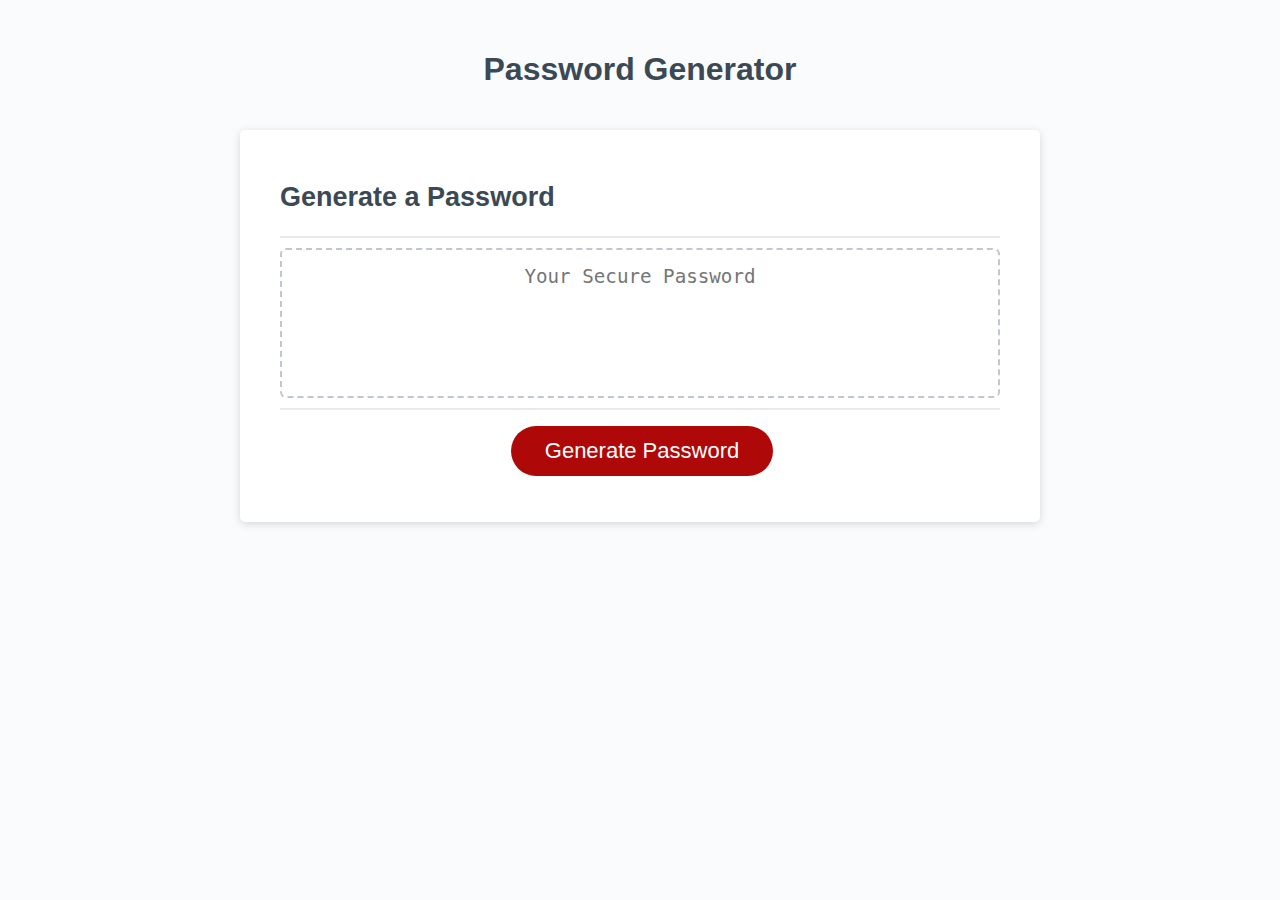
==== Develop/index.html @ 1e2e4532 "initializing repo w starter code" ====
<!DOCTYPE html>
<html lang="en">
  <head>
    <meta charset="UTF-8" />
    <meta name="viewport" content="width=device-width, initial-scale=1.0" />
    <meta http-equiv="X-UA-Compatible" content="ie=edge" />
    <title>Password Generator</title>
    <link rel="stylesheet" href="style.css" />
  </head>
  <body>
    <div class="wrapper">
      <header>
        <h1>Password Generator</h1>
      </header>
      <div class="card">
        <div class="card-header">
          <h2>Generate a Password</h2>
        </div>
        <div class="card-body">
          <textarea
            readonly
            id="password"
            placeholder="Your Secure Password"
            aria-label="Generated Password"
          ></textarea>
        </div>
        <div class="card-footer">
          <button id="generate" class="btn">Generate Password</button>
        </div>
      </div>
    </div>
    <script src="script.js"></script>
  </body>
</html>
---- Develop/style.css ----
*,
*::before,
*::after {
  box-sizing: border-box;
}

html,
body,
.wrapper {
  height: 100%;
  margin: 0;
  padding: 0;
}

body {
  font-family: sans-serif;
  background-color: #f9fbfd;
}

.wrapper {
  padding-top: 30px;
  padding-left: 20px;
  padding-right: 20px;
}

header {
  text-align: center;
  padding: 20px;
  padding-top: 0px;
  color: hsl(206, 17%, 28%);
}

.card {
  background-color: hsl(0, 0%, 100%);
  border-radius: 5px;
  border-width: 1px;
  box-shadow: rgba(0, 0, 0, 0.15) 0px 2px 8px 0px;
  color: hsl(206, 17%, 28%);
  font-size: 18px;
  margin: 0 auto;
  max-width: 800px;
  padding: 30px 40px;
}

.card-header::after {
  content: " ";
  display: block;
  width: 100%;
  background: #e7e9eb;
  height: 2px;
}

.card-body {
  min-height: 100px;
}

.card-footer {
  text-align: center;
}

.card-footer::before {
  content: " ";
  display: block;
  width: 100%;
  background: #e7e9eb;
  height: 2px;
}

.card-footer::after {
  content: " ";
  display: block;
  clear: both;
}

.btn {
  border: none;
  background-color: hsl(360, 91%, 36%);
  border-radius: 25px;
  box-shadow: rgba(0, 0, 0, 0.1) 0px 1px 6px 0px rgba(0, 0, 0, 0.2) 0px 1px 1px
    0px;
  color: hsl(0, 0%, 100%);
  display: inline-block;
  font-size: 22px;
  line-height: 22px;
  margin: 16px 16px 16px 20px;
  padding: 14px 34px;
  text-align: center;
  cursor: pointer;
}

button[disabled] {
  cursor: default;
  background: #c0c7cf;
}

.float-right {
  float: right;
}

#password {
  -webkit-appearance: none;
  -moz-appearance: none;
  appearance: none;
  border: none;
  display: block;
  width: 100%;
  padding-top: 15px;
  padding-left: 15px;
  padding-right: 15px;
  padding-bottom: 85px;
  font-size: 1.2rem;
  text-align: center;
  margin-top: 10px;
  margin-bottom: 10px;
  border: 2px dashed #c0c7cf;
  border-radius: 6px;
  resize: none;
  overflow: hidden;
}

@media (max-width: 690px) {
  .btn {
    font-size: 1rem;
    margin: 16px 0px 0px 0px;
    padding: 10px 15px;
  }

  #password {
    font-size: 1rem;
  }
}

@media (max-width: 500px) {
  .btn {
    font-size: 0.8rem;
  }
}
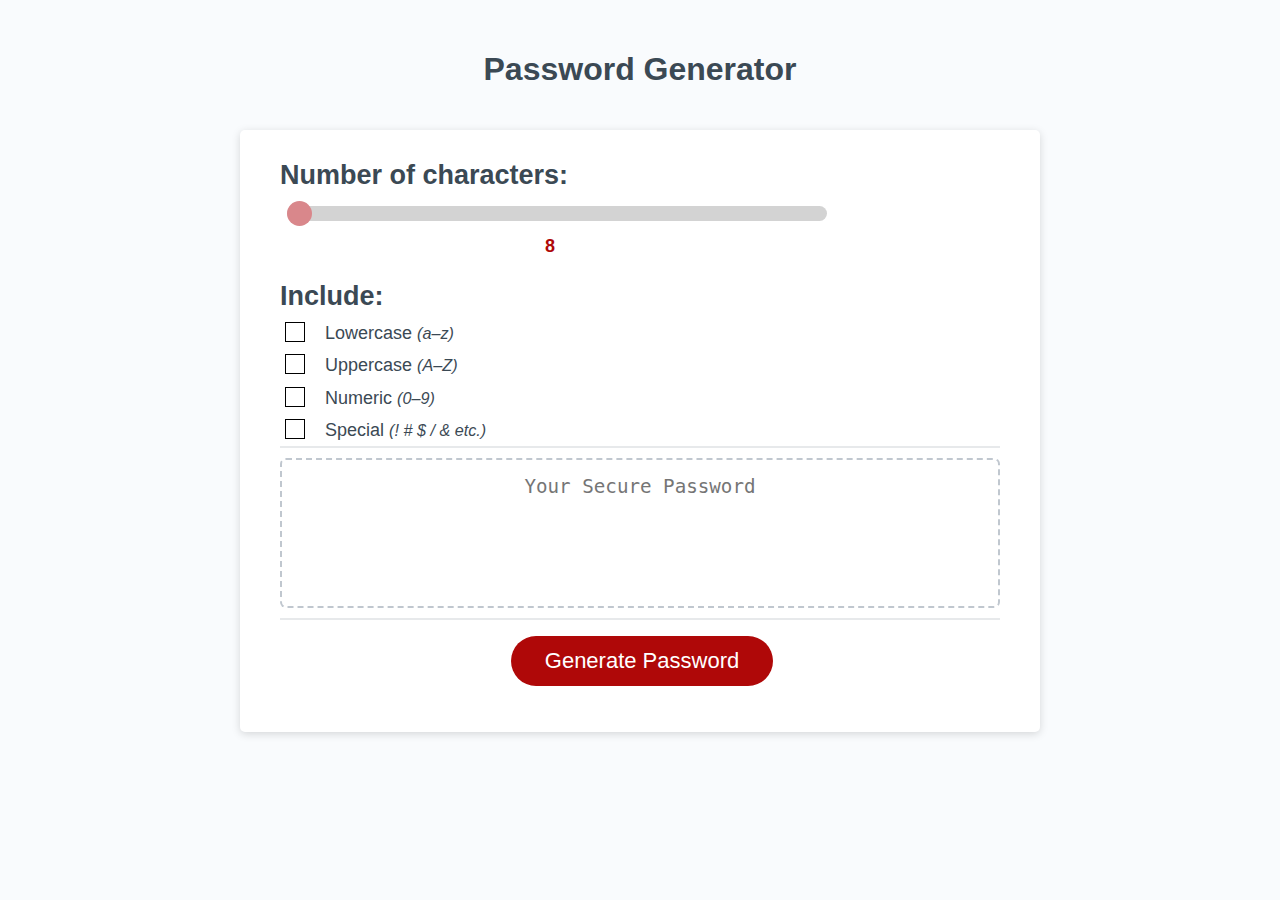
==== commit 2face7fe: "header text insider card removed (redundant)" ====
--- a/Develop/index.html
+++ b/Develop/index.html
@@ -1,5 +1,6 @@
 <!DOCTYPE html>
 <html lang="en">
+
   <head>
     <meta charset="UTF-8" />
     <meta name="viewport" content="width=device-width, initial-scale=1.0" />
@@ -7,15 +8,46 @@
     <title>Password Generator</title>
     <link rel="stylesheet" href="style.css" />
   </head>
+
   <body>
     <div class="wrapper">
+      
       <header>
         <h1>Password Generator</h1>
       </header>
+
       <div class="card">
-        <div class="card-header">
-          <h2>Generate a Password</h2>
+
+        <div class="user-input">
+
+          <h2>Number of characters:</h2>   
+
+          <div class = "slide-container">
+            <input type="range" min="8" max="128" value="8" class="slider" id="number-of-letters">
+            <h4 class = "slider-val" id="slider-val">8</h4> <!--value set with Javascript-->
+          </div>
+          
+          <h2>Include:</h2>        
+          
+          <div class="checkbox-wrapper">
+            <input type="checkbox" name="lowercase" id="lowercase">
+            <label for="lowercase">Lowercase <span class="example">(a–z)</span></label>
+          </div>
+          <div class="checkbox-wrapper">
+            <input type="checkbox" name="uppercase" id="uppercase">
+            <label for="uppercase">Uppercase <span class="example">(A–Z)</span></label>
+          </div>
+          <div class="checkbox-wrapper">
+            <input type="checkbox" name="numeric" id="numeric">
+            <label for="numeric">Numeric <span class="example">(0–9)</span></label>
+          </div>
+          <div class="checkbox-wrapper">
+            <input type="checkbox" name="special" id="special">
+            <label for="special">Special <span class="example">(! # $ / & etc.)</span></label>
+          </div>
+
         </div>
+
         <div class="card-body">
           <textarea
             readonly
@@ -24,11 +56,17 @@
             aria-label="Generated Password"
           ></textarea>
         </div>
+        
         <div class="card-footer">
           <button id="generate" class="btn">Generate Password</button>
         </div>
+
       </div>
+
     </div>
+
     <script src="script.js"></script>
+
   </body>
+
 </html>
--- a/Develop/style.css
+++ b/Develop/style.css
@@ -1,3 +1,10 @@
+
+:root{
+  --color-red: rgb(175, 8, 8);
+  --color-red-lighter: rgba(217, 135, 139);
+  --slider-width: 75%;
+}
+
 *,
 *::before,
 *::after {
@@ -42,7 +49,113 @@
   padding: 30px 40px;
 }
 
-.card-header::after {
+
+.slider{
+  -webkit-appearance: none;
+  appearance: none;
+  width: var(--slider-width);
+  height: 15px;
+  border-radius: 15px;
+  outline: none;
+  background-color: lightgrey;
+  margin-top: 10px;
+}
+
+.slider::-webkit-slider-thumb{
+  -webkit-appearance: none;
+  appearance: none;
+  width: 25px;
+  height: 25px;
+  border-radius: 25px;
+  background-color: var(--color-red-lighter);
+  cursor: pointer;
+  -webkit-transition: 200ms;
+  transition: background-color 200ms;
+}
+.slider::-webkit-slider-thumb:hover{
+  background-color: var(--color-red);
+}
+
+.slider::-moz-range-thumb{
+  width: 25px;
+  height: 25px;
+  background-color: var(--color-red-lighter);
+  cursor: pointer;
+  -webkit-transition: 200ms;
+  transition: background-color 200ms;
+}
+.slider::-moz-range-thumb:hover{
+  background-color: var(--color-red);
+}
+
+.slider-val{
+  margin-top: 10px;
+  width: var(--slider-width);
+  text-align: center;
+  color: var(--color-red);
+}
+
+.user-input h2:first-child{
+  margin-top: 0;
+}
+.user-input h2{
+  margin-bottom: 5px;
+}
+
+.user-input input{
+  position: relative;
+  left: 5px;
+}
+
+.user-input .checkbox-wrapper input{
+  opacity: 0;
+  z-index: 1;
+}
+
+.user-input .checkbox-wrapper label{
+  position: relative;
+  left: 10px;
+  margin: 10px;
+  line-height: 1.8;
+}
+
+.user-input .checkbox-wrapper label::before{
+  content: "";
+  height: 20px;
+  width: 20px;
+  background-color: white;
+  border: 1px solid black;
+  position: absolute;
+  top: -1px;
+  left: -40px;
+}
+
+.user-input .checkbox-wrapper label::after{
+  height: 7px;
+  width: 17px;
+  border-left: 2px solid var(--color-red);
+  border-bottom: 2px solid var(--color-red);
+  position: absolute;
+  top: 4px;
+  left: -38px;
+  transform: rotate(-58deg);
+}
+
+.user-input .checkbox-wrapper input + label::after{
+  content: none;
+}
+
+.user-input .checkbox-wrapper input:checked + label::after{
+  content: "";
+}
+
+.user-input .checkbox-wrapper .example{
+  font-style: italic;
+  font-size: 90%;
+}
+
+
+.card-body::before {
   content: " ";
   display: block;
   width: 100%;
@@ -74,7 +187,7 @@
 
 .btn {
   border: none;
-  background-color: hsl(360, 91%, 36%);
+  background-color: var(--color-red);
   border-radius: 25px;
   box-shadow: rgba(0, 0, 0, 0.1) 0px 1px 6px 0px rgba(0, 0, 0, 0.2) 0px 1px 1px
     0px;
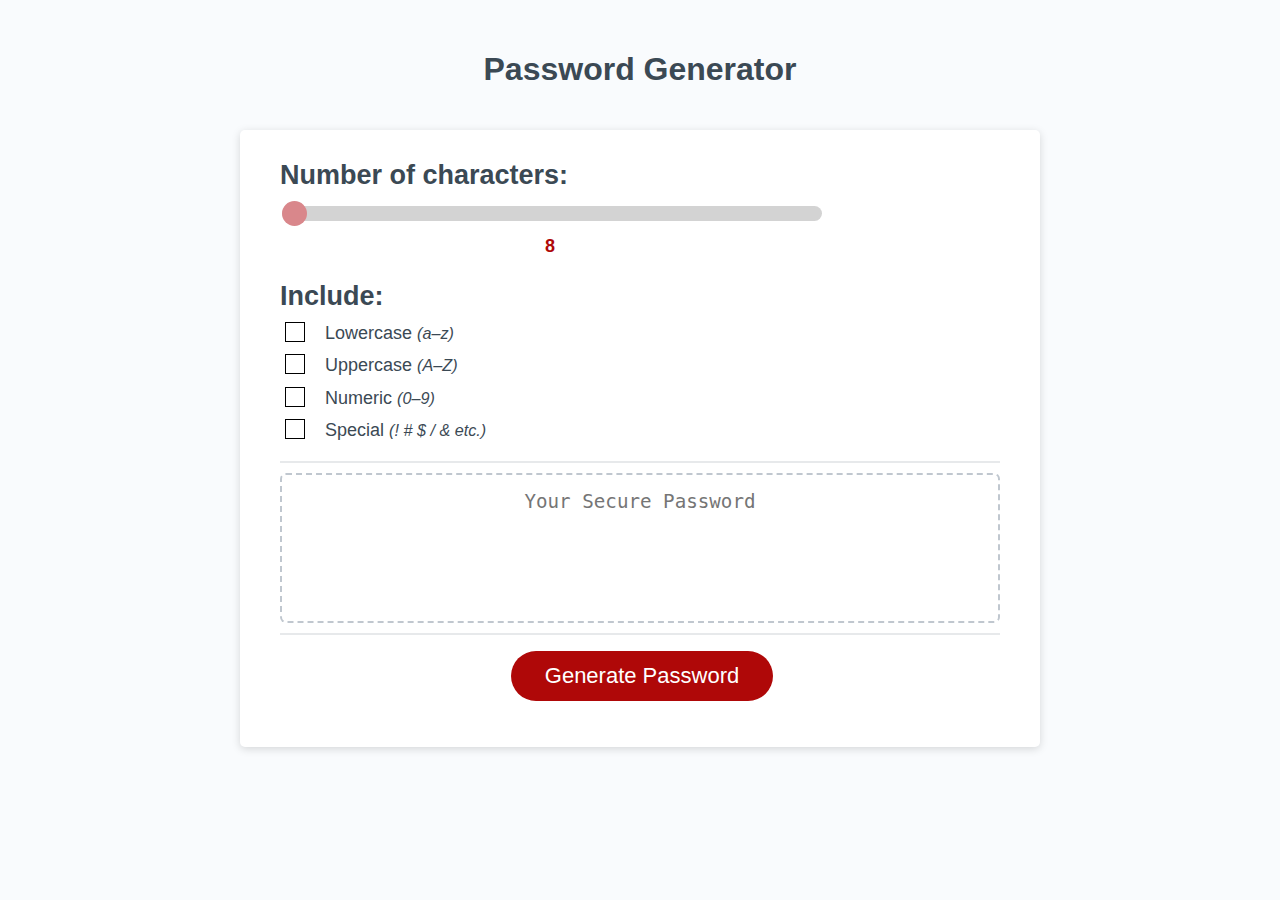
==== commit 5d9beb4b: "restructuring user input html" ====
--- a/Develop/index.html
+++ b/Develop/index.html
@@ -19,31 +19,35 @@
       <div class="card">
 
         <div class="user-input">
+          
+          <div class="number-of-chars">
+            <h2>Number of characters:</h2>   
 
-          <h2>Number of characters:</h2>   
-
-          <div class = "slide-container">
-            <input type="range" min="8" max="128" value="8" class="slider" id="number-of-letters">
-            <h4 class = "slider-val" id="slider-val">8</h4> <!--value set with Javascript-->
+            <div class = "slide-container">
+              <input type="range" min="8" max="128" value="8" class="slider" id="number-of-letters">
+              <h4 class = "slider-val" id="slider-val">8</h4> <!--value set with Javascript-->
+            </div>
           </div>
           
-          <h2>Include:</h2>        
-          
-          <div class="checkbox-wrapper">
-            <input type="checkbox" name="lowercase" id="lowercase">
-            <label for="lowercase">Lowercase <span class="example">(a–z)</span></label>
-          </div>
-          <div class="checkbox-wrapper">
-            <input type="checkbox" name="uppercase" id="uppercase">
-            <label for="uppercase">Uppercase <span class="example">(A–Z)</span></label>
-          </div>
-          <div class="checkbox-wrapper">
-            <input type="checkbox" name="numeric" id="numeric">
-            <label for="numeric">Numeric <span class="example">(0–9)</span></label>
-          </div>
-          <div class="checkbox-wrapper">
-            <input type="checkbox" name="special" id="special">
-            <label for="special">Special <span class="example">(! # $ / & etc.)</span></label>
+          <div class="types-of-chars">
+            <h2>Include:</h2>        
+            
+            <div class="checkbox-wrapper">
+              <input type="checkbox" name="lowercase" id="lowercase">
+              <label for="lowercase">Lowercase <span class="example">(a–z)</span></label>
+            </div>
+            <div class="checkbox-wrapper">
+              <input type="checkbox" name="uppercase" id="uppercase">
+              <label for="uppercase">Uppercase <span class="example">(A–Z)</span></label>
+            </div>
+            <div class="checkbox-wrapper">
+              <input type="checkbox" name="numeric" id="numeric">
+              <label for="numeric">Numeric <span class="example">(0–9)</span></label>
+            </div>
+            <div class="checkbox-wrapper">
+              <input type="checkbox" name="special" id="special">
+              <label for="special">Special <span class="example">(! # $ / & etc.)</span></label>
+            </div>
           </div>
 
         </div>
--- a/Develop/style.css
+++ b/Develop/style.css
@@ -95,31 +95,35 @@
   color: var(--color-red);
 }
 
-.user-input h2:first-child{
+.types-of-chars{
+  margin-bottom: 15px;
+}
+
+.number-of-chars h2{
   margin-top: 0;
 }
-.user-input h2{
+.number-of-chars h2, .types-of-chars h2{
   margin-bottom: 5px;
 }
 
-.user-input input{
+.types-of-chars input{
   position: relative;
   left: 5px;
 }
 
-.user-input .checkbox-wrapper input{
+.types-of-chars .checkbox-wrapper input{
   opacity: 0;
   z-index: 1;
 }
 
-.user-input .checkbox-wrapper label{
+.types-of-chars .checkbox-wrapper label{
   position: relative;
   left: 10px;
   margin: 10px;
   line-height: 1.8;
 }
 
-.user-input .checkbox-wrapper label::before{
+.types-of-chars .checkbox-wrapper label::before{
   content: "";
   height: 20px;
   width: 20px;
@@ -130,7 +134,7 @@
   left: -40px;
 }
 
-.user-input .checkbox-wrapper label::after{
+.types-of-chars .checkbox-wrapper label::after{
   height: 7px;
   width: 17px;
   border-left: 2px solid var(--color-red);
@@ -141,15 +145,15 @@
   transform: rotate(-58deg);
 }
 
-.user-input .checkbox-wrapper input + label::after{
+.types-of-chars .checkbox-wrapper input + label::after{
   content: none;
 }
 
-.user-input .checkbox-wrapper input:checked + label::after{
+.types-of-chars .checkbox-wrapper input:checked + label::after{
   content: "";
 }
 
-.user-input .checkbox-wrapper .example{
+.types-of-chars .checkbox-wrapper .example{
   font-style: italic;
   font-size: 90%;
 }
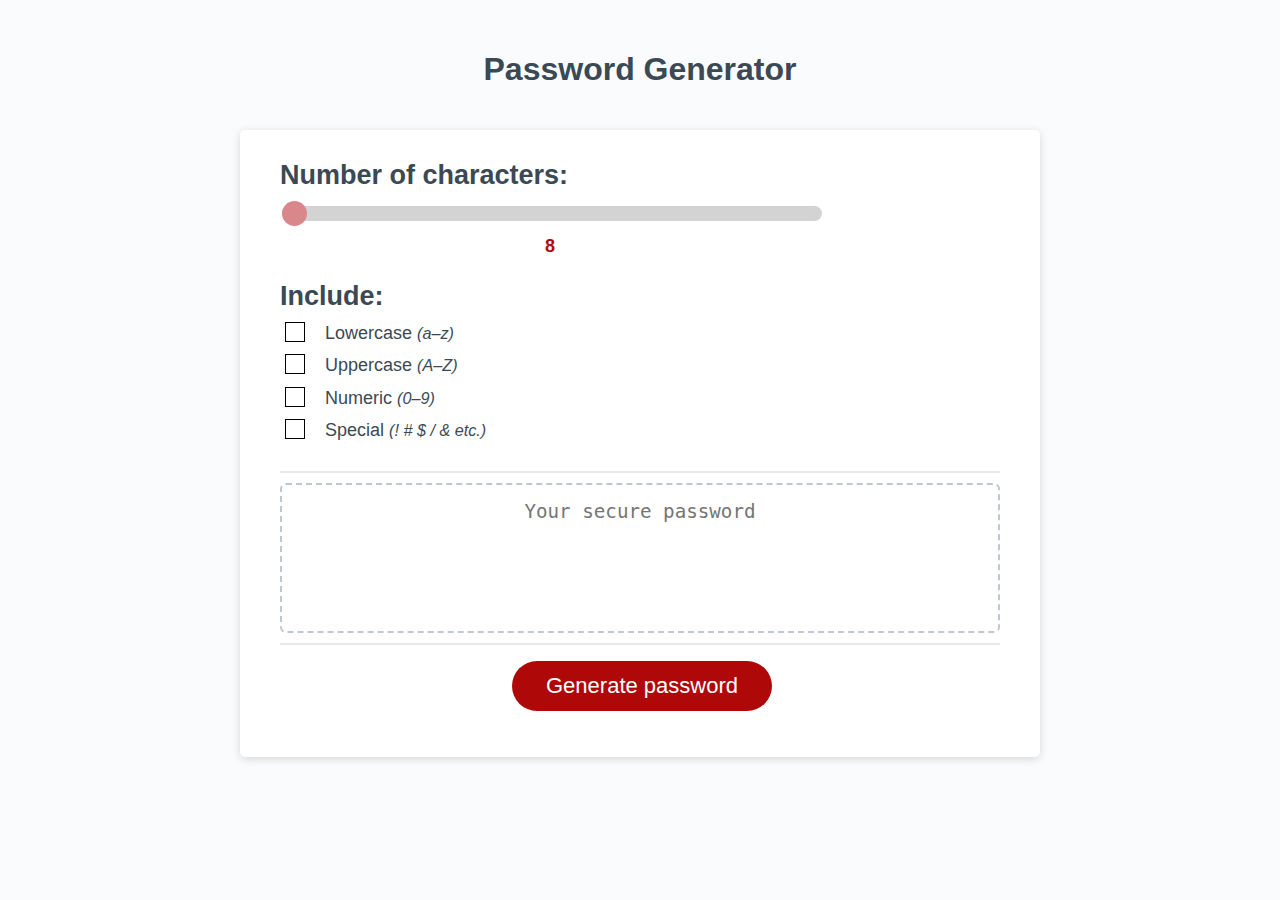
==== commit 03079511: "Sentence case for certain text on page" ====
--- a/Develop/index.html
+++ b/Develop/index.html
@@ -56,13 +56,13 @@
           <textarea
             readonly
             id="password"
-            placeholder="Your Secure Password"
+            placeholder="Your secure password"
             aria-label="Generated Password"
           ></textarea>
         </div>
         
         <div class="card-footer">
-          <button id="generate" class="btn">Generate Password</button>
+          <button id="generate" class="btn">Generate password</button>
         </div>
 
       </div>
--- a/Develop/style.css
+++ b/Develop/style.css
@@ -1,220 +1,236 @@
 
-:root{
-  --color-red: rgb(175, 8, 8);
-  --color-red-lighter: rgba(217, 135, 139);
-  --slider-width: 75%;
-}
-
-*,
-*::before,
-*::after {
-  box-sizing: border-box;
-}
-
-html,
-body,
-.wrapper {
-  height: 100%;
-  margin: 0;
-  padding: 0;
-}
-
-body {
-  font-family: sans-serif;
-  background-color: #f9fbfd;
-}
-
-.wrapper {
-  padding-top: 30px;
-  padding-left: 20px;
-  padding-right: 20px;
-}
-
-header {
+/*VARIABLES*/
+  :root{
+    --color-red: rgb(175, 8, 8);
+    --color-red-lighter: rgba(217, 135, 139);
+    --slider-width: 75%;
+    --border-light-grey: #e7e9eb;
+  }
+
+
+  /*GENERAL RULES*/
+  *,
+  *::before,
+  *::after{
+    box-sizing: border-box;
+  }
+
+  html,
+  body,
+  .wrapper{
+    height: 100%;
+    margin: 0;
+    padding: 0;
+  }
+
+  body{
+    font-family: sans-serif;
+    background-color: #f9fbfd;
+  }
+
+
+/*Overall wrapper*/
+  .wrapper{
+    padding-top: 30px;
+    padding-left: 20px;
+    padding-right: 20px;
+  }
+
+
+/*Header*/
+header{
   text-align: center;
   padding: 20px;
   padding-top: 0px;
   color: hsl(206, 17%, 28%);
 }
 
-.card {
-  background-color: hsl(0, 0%, 100%);
-  border-radius: 5px;
-  border-width: 1px;
-  box-shadow: rgba(0, 0, 0, 0.15) 0px 2px 8px 0px;
-  color: hsl(206, 17%, 28%);
-  font-size: 18px;
-  margin: 0 auto;
-  max-width: 800px;
-  padding: 30px 40px;
-}
-
-
-.slider{
-  -webkit-appearance: none;
-  appearance: none;
-  width: var(--slider-width);
-  height: 15px;
-  border-radius: 15px;
-  outline: none;
-  background-color: lightgrey;
-  margin-top: 10px;
-}
-
-.slider::-webkit-slider-thumb{
-  -webkit-appearance: none;
-  appearance: none;
-  width: 25px;
-  height: 25px;
-  border-radius: 25px;
-  background-color: var(--color-red-lighter);
-  cursor: pointer;
-  -webkit-transition: 200ms;
-  transition: background-color 200ms;
-}
-.slider::-webkit-slider-thumb:hover{
-  background-color: var(--color-red);
-}
-
-.slider::-moz-range-thumb{
-  width: 25px;
-  height: 25px;
-  background-color: var(--color-red-lighter);
-  cursor: pointer;
-  -webkit-transition: 200ms;
-  transition: background-color 200ms;
-}
-.slider::-moz-range-thumb:hover{
-  background-color: var(--color-red);
-}
-
-.slider-val{
-  margin-top: 10px;
-  width: var(--slider-width);
-  text-align: center;
-  color: var(--color-red);
-}
-
-.types-of-chars{
-  margin-bottom: 15px;
-}
-
-.number-of-chars h2{
-  margin-top: 0;
-}
-.number-of-chars h2, .types-of-chars h2{
-  margin-bottom: 5px;
-}
-
-.types-of-chars input{
-  position: relative;
-  left: 5px;
-}
-
-.types-of-chars .checkbox-wrapper input{
-  opacity: 0;
-  z-index: 1;
-}
-
-.types-of-chars .checkbox-wrapper label{
-  position: relative;
-  left: 10px;
-  margin: 10px;
-  line-height: 1.8;
-}
-
-.types-of-chars .checkbox-wrapper label::before{
-  content: "";
-  height: 20px;
-  width: 20px;
-  background-color: white;
-  border: 1px solid black;
-  position: absolute;
-  top: -1px;
-  left: -40px;
-}
-
-.types-of-chars .checkbox-wrapper label::after{
-  height: 7px;
-  width: 17px;
-  border-left: 2px solid var(--color-red);
-  border-bottom: 2px solid var(--color-red);
-  position: absolute;
-  top: 4px;
-  left: -38px;
-  transform: rotate(-58deg);
-}
-
-.types-of-chars .checkbox-wrapper input + label::after{
-  content: none;
-}
-
-.types-of-chars .checkbox-wrapper input:checked + label::after{
-  content: "";
-}
-
-.types-of-chars .checkbox-wrapper .example{
-  font-style: italic;
-  font-size: 90%;
-}
-
-
-.card-body::before {
-  content: " ";
-  display: block;
-  width: 100%;
-  background: #e7e9eb;
-  height: 2px;
-}
-
-.card-body {
-  min-height: 100px;
-}
-
-.card-footer {
-  text-align: center;
-}
-
-.card-footer::before {
-  content: " ";
-  display: block;
-  width: 100%;
-  background: #e7e9eb;
-  height: 2px;
-}
-
-.card-footer::after {
-  content: " ";
-  display: block;
-  clear: both;
-}
-
-.btn {
-  border: none;
-  background-color: var(--color-red);
-  border-radius: 25px;
-  box-shadow: rgba(0, 0, 0, 0.1) 0px 1px 6px 0px rgba(0, 0, 0, 0.2) 0px 1px 1px
-    0px;
-  color: hsl(0, 0%, 100%);
-  display: inline-block;
-  font-size: 22px;
-  line-height: 22px;
-  margin: 16px 16px 16px 20px;
-  padding: 14px 34px;
-  text-align: center;
-  cursor: pointer;
-}
-
-button[disabled] {
+
+/*Card*/
+  .card{
+    background-color: hsl(0, 0%, 100%);
+    border-radius: 5px;
+    border-width: 1px;
+    box-shadow: rgba(0, 0, 0, 0.15) 0px 2px 8px 0px;
+    color: hsl(206, 17%, 28%);
+    font-size: 18px;
+    margin: 0 auto;
+    max-width: 800px;
+    padding: 30px 40px;
+  }
+
+
+  /*User Input*/
+    .number-of-chars h2, .types-of-chars h2{
+      margin-bottom: 5px;
+    }
+
+    /*Number of characters*/
+      .number-of-chars h2{
+        margin-top: 0;
+      }
+    
+      .slider{
+        -webkit-appearance: none;
+        appearance: none;
+        width: var(--slider-width);
+        height: 15px;
+        border-radius: 15px;
+        outline: none;
+        background-color: lightgrey;
+        margin-top: 10px;
+      }
+
+      .slider::-webkit-slider-thumb{
+        -webkit-appearance: none;
+        appearance: none;
+        width: 25px;
+        height: 25px;
+        border-radius: 25px;
+        background-color: var(--color-red-lighter);
+        cursor: pointer;
+        -webkit-transition: 200ms;
+        transition: background-color 200ms;
+      }
+      .slider::-webkit-slider-thumb:hover{
+        background-color: var(--color-red);
+      }
+
+      .slider::-moz-range-thumb{
+        width: 25px;
+        height: 25px;
+        background-color: var(--color-red-lighter);
+        cursor: pointer;
+        -webkit-transition: 200ms;
+        transition: background-color 200ms;
+      }
+      .slider::-moz-range-thumb:hover{
+        background-color: var(--color-red);
+      }
+
+      .slider-val{
+        margin-top: 10px;
+        width: var(--slider-width);
+        text-align: center;
+        color: var(--color-red);
+      }
+    
+    /*Types of characters*/
+      .types-of-chars{
+        margin-bottom: 25px;
+      }
+
+      .types-of-chars input{
+        position: relative;
+        left: 5px;
+      }
+
+      .types-of-chars .checkbox-wrapper input{
+        opacity: 0;
+        z-index: 1;
+      }
+
+      .types-of-chars .checkbox-wrapper label{
+        position: relative;
+        left: 10px;
+        margin: 10px;
+        line-height: 1.8;
+      }
+
+      .types-of-chars .checkbox-wrapper label::before{
+        content: "";
+        height: 20px;
+        width: 20px;
+        background-color: white;
+        border: 1px solid black;
+        position: absolute;
+        top: -1px;
+        left: -40px;
+      }
+
+      .types-of-chars .checkbox-wrapper label::after{
+        height: 7px;
+        width: 17px;
+        border-left: 2px solid var(--color-red);
+        border-bottom: 2px solid var(--color-red);
+        position: absolute;
+        top: 4px;
+        left: -38px;
+        transform: rotate(-58deg);
+      }
+
+      .types-of-chars .checkbox-wrapper input + label::after{
+        content: none;
+      }
+
+      .types-of-chars .checkbox-wrapper input:checked + label::after{
+        content: "";
+      }
+
+      .types-of-chars .checkbox-wrapper .example{
+        font-style: italic;
+        font-size: 90%;
+      }
+
+  
+  /*Password text area (.card-body)*/
+    .card-body::before{
+      content: " ";
+      display: block;
+      width: 100%;
+      background: var(--border-light-grey);
+      height: 2px;
+    }
+
+    .card-body{
+      min-height: 100px;
+    }
+
+    .card-footer{
+      text-align: center;
+    }
+
+    .card-body::after{
+      content: " ";
+      display: block;
+      width: 100%;
+      background: var(--border-light-grey);
+      height: 2px;
+    }
+
+    .card-footer::after{
+      content: " ";
+      display: block;
+      clear: both;
+    }
+
+  .btn{
+    border: none;
+    background-color: var(--color-red);
+    border-radius: 25px;
+    box-shadow: rgba(0, 0, 0, 0.1) 0px 1px 6px 0px rgba(0, 0, 0, 0.2) 0px 1px 1px
+      0px;
+    color: hsl(0, 0%, 100%);
+    display: inline-block;
+    font-size: 22px;
+    line-height: 22px;
+    margin: 16px 16px 16px 20px;
+    padding: 14px 34px;
+    text-align: center;
+    cursor: pointer;
+  }
+
+
+button[disabled]{
   cursor: default;
   background: #c0c7cf;
 }
 
-.float-right {
+.float-right{
   float: right;
 }
 
-#password {
+#password{
   -webkit-appearance: none;
   -moz-appearance: none;
   appearance: none;
@@ -235,20 +251,20 @@
   overflow: hidden;
 }
 
-@media (max-width: 690px) {
-  .btn {
+@media (max-width: 690px){
+  .btn{
     font-size: 1rem;
     margin: 16px 0px 0px 0px;
     padding: 10px 15px;
   }
 
-  #password {
+  #password{
     font-size: 1rem;
   }
 }
 
-@media (max-width: 500px) {
-  .btn {
+@media (max-width: 500px){
+  .btn{
     font-size: 0.8rem;
   }
 }
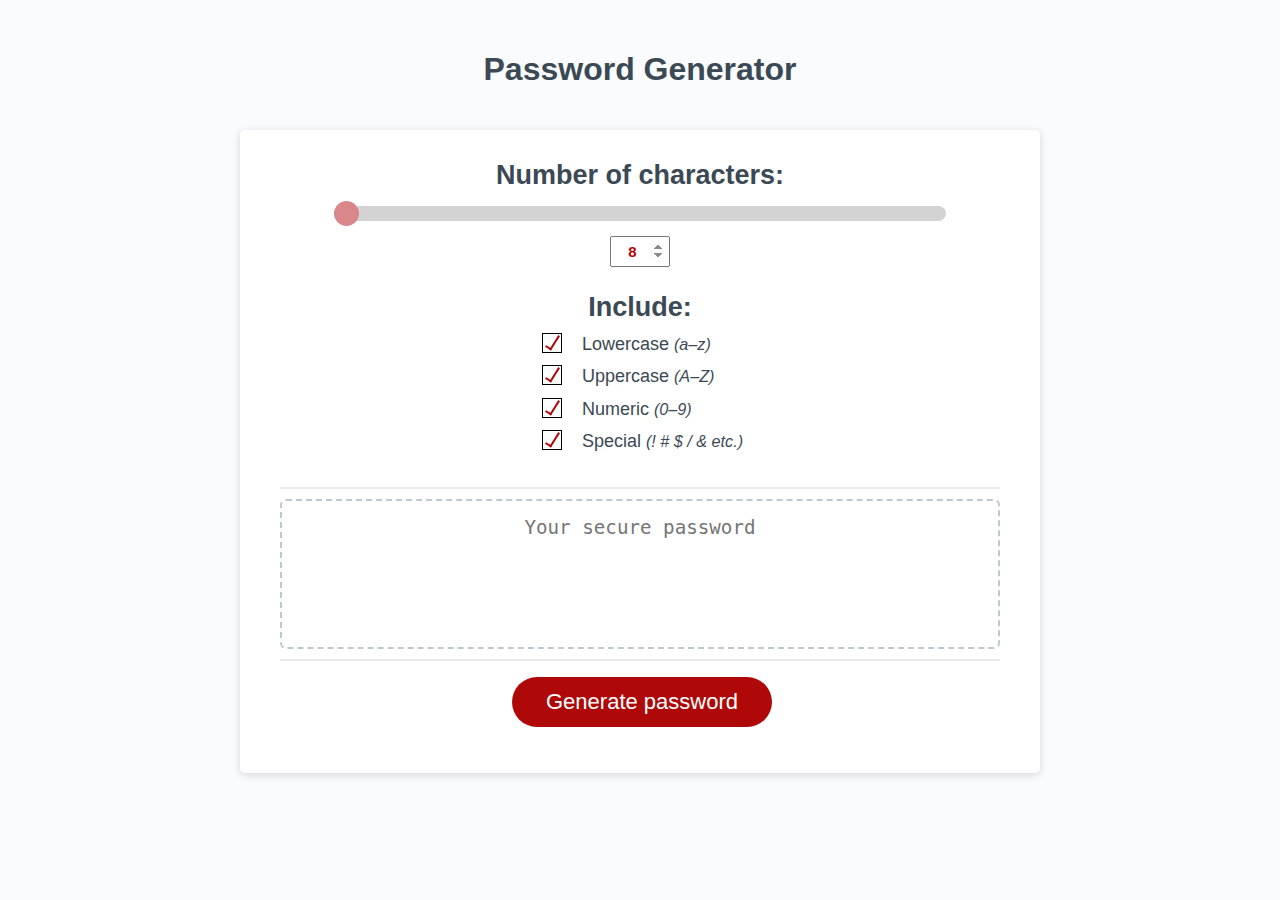
==== commit bb4618af: "slider is now paired w number input (including user validation)" ====
--- a/Develop/index.html
+++ b/Develop/index.html
@@ -24,30 +24,47 @@
             <h2>Number of characters:</h2>   
 
             <div class = "slide-container">
-              <input type="range" min="8" max="128" value="8" class="slider" id="number-of-letters">
-              <h4 class = "slider-val" id="slider-val">8</h4> <!--value set with Javascript-->
+              <input type="range" min="8" max="128" value="8" class="slider" id="number-of-chars-slider">
+              <br />
+              <input type="number" class="slider-val" id="number-of-chars-number-input" value="8"> <!--text of slider-val set with js-->
             </div>
           </div>
           
           <div class="types-of-chars">
             <h2>Include:</h2>        
             
-            <div class="checkbox-wrapper">
-              <input type="checkbox" name="lowercase" id="lowercase">
-              <label for="lowercase">Lowercase <span class="example">(a–z)</span></label>
+              <div class="checkboxes-and-spacers">
+                
+                <div class = "spacer"></div>
+                  
+                <div class="checkboxes">
+
+                  <div class="checkbox-wrapper">
+                    <input type="checkbox" name="lowercase" id="lowercase" checked>
+                    <label for="lowercase">Lowercase <span class="example">(a–z)</span></label>
+                  </div>
+                  
+                  <div class="checkbox-wrapper">
+                    <input type="checkbox" name="uppercase" id="uppercase" checked>
+                    <label for="uppercase">Uppercase <span class="example">(A–Z)</span></label>
+                  </div>
+
+                  <div class="checkbox-wrapper">
+                    <input type="checkbox" name="numeric" id="numeric" checked>
+                    <label for="numeric">Numeric <span class="example">(0–9)</span></label>
+                  </div>
+
+                  <div class="checkbox-wrapper">
+                    <input type="checkbox" name="special" id="special" checked>
+                    <label for="special">Special <span class="example">(! # $ / & etc.)</span></label>
+                  </div>
+
+                </div>
+
+                <div class = "spacer"></div>
+
             </div>
-            <div class="checkbox-wrapper">
-              <input type="checkbox" name="uppercase" id="uppercase">
-              <label for="uppercase">Uppercase <span class="example">(A–Z)</span></label>
-            </div>
-            <div class="checkbox-wrapper">
-              <input type="checkbox" name="numeric" id="numeric">
-              <label for="numeric">Numeric <span class="example">(0–9)</span></label>
-            </div>
-            <div class="checkbox-wrapper">
-              <input type="checkbox" name="special" id="special">
-              <label for="special">Special <span class="example">(! # $ / & etc.)</span></label>
-            </div>
+          
           </div>
 
         </div>
@@ -57,7 +74,7 @@
             readonly
             id="password"
             placeholder="Your secure password"
-            aria-label="Generated Password"
+            aria-label="Generated password"
           ></textarea>
         </div>
         
--- a/Develop/style.css
+++ b/Develop/style.css
@@ -3,7 +3,7 @@
   :root{
     --color-red: rgb(175, 8, 8);
     --color-red-lighter: rgba(217, 135, 139);
-    --slider-width: 75%;
+    --slider-width: 85%;
     --border-light-grey: #e7e9eb;
   }
 
@@ -66,6 +66,11 @@
     }
 
     /*Number of characters*/
+      .number-of-chars{
+        text-align: center;
+        margin-bottom: 25px;
+      }
+    
       .number-of-chars h2{
         margin-top: 0;
       }
@@ -109,35 +114,61 @@
       }
 
       .slider-val{
+        padding-top: 5px;
+        padding-bottom: 5px;
+        width: 60px;
         margin-top: 10px;
-        width: var(--slider-width);
         text-align: center;
         color: var(--color-red);
+        font-weight: bold;
+        margin-bottom: 0;
+        font-size: 15px;
+      }
+      .slider-val::-webkit-inner-spin-button, .slider-val::-webkit-outter-spin-button{
+        opacity: 1;
       }
     
+
     /*Types of characters*/
       .types-of-chars{
-        margin-bottom: 25px;
-      }
-
-      .types-of-chars input{
+        margin-bottom: 30px;
+      }
+
+      .types-of-chars h2{
+        text-align: center;
+        margin-top: 0;
+      }
+
+      .checkboxes-and-spacers{
+        display: flex;
+        flex-wrap: wrap;
+        justify-content: center;;
+      }
+
+      .checkboxes-and-spacers .spacer{
+        flex-basis: 1px;
+      }
+
+      .checkboxes{
+        flex-basis: fit-content;
+        flex-grow: 0;
+      }
+
+      .checkbox-wrapper input{
+        opacity: 0;
+        z-index: 1;
         position: relative;
         left: 5px;
       }
 
-      .types-of-chars .checkbox-wrapper input{
-        opacity: 0;
-        z-index: 1;
-      }
-
-      .types-of-chars .checkbox-wrapper label{
+      .checkbox-wrapper label{
         position: relative;
         left: 10px;
         margin: 10px;
         line-height: 1.8;
       }
 
-      .types-of-chars .checkbox-wrapper label::before{
+      .checkbox-wrapper label::before{
         content: "";
         height: 20px;
         width: 20px;
@@ -148,7 +179,7 @@
         left: -40px;
       }
 
-      .types-of-chars .checkbox-wrapper label::after{
+      .checkbox-wrapper label::after{
         height: 7px;
         width: 17px;
         border-left: 2px solid var(--color-red);
@@ -159,15 +190,15 @@
         transform: rotate(-58deg);
       }
 
-      .types-of-chars .checkbox-wrapper input + label::after{
+      .checkbox-wrapper input + label::after{
         content: none;
       }
 
-      .types-of-chars .checkbox-wrapper input:checked + label::after{
+      .checkbox-wrapper input:checked + label::after{
         content: "";
       }
 
-      .types-of-chars .checkbox-wrapper .example{
+      .checkbox-wrapper .example{
         font-style: italic;
         font-size: 90%;
       }
